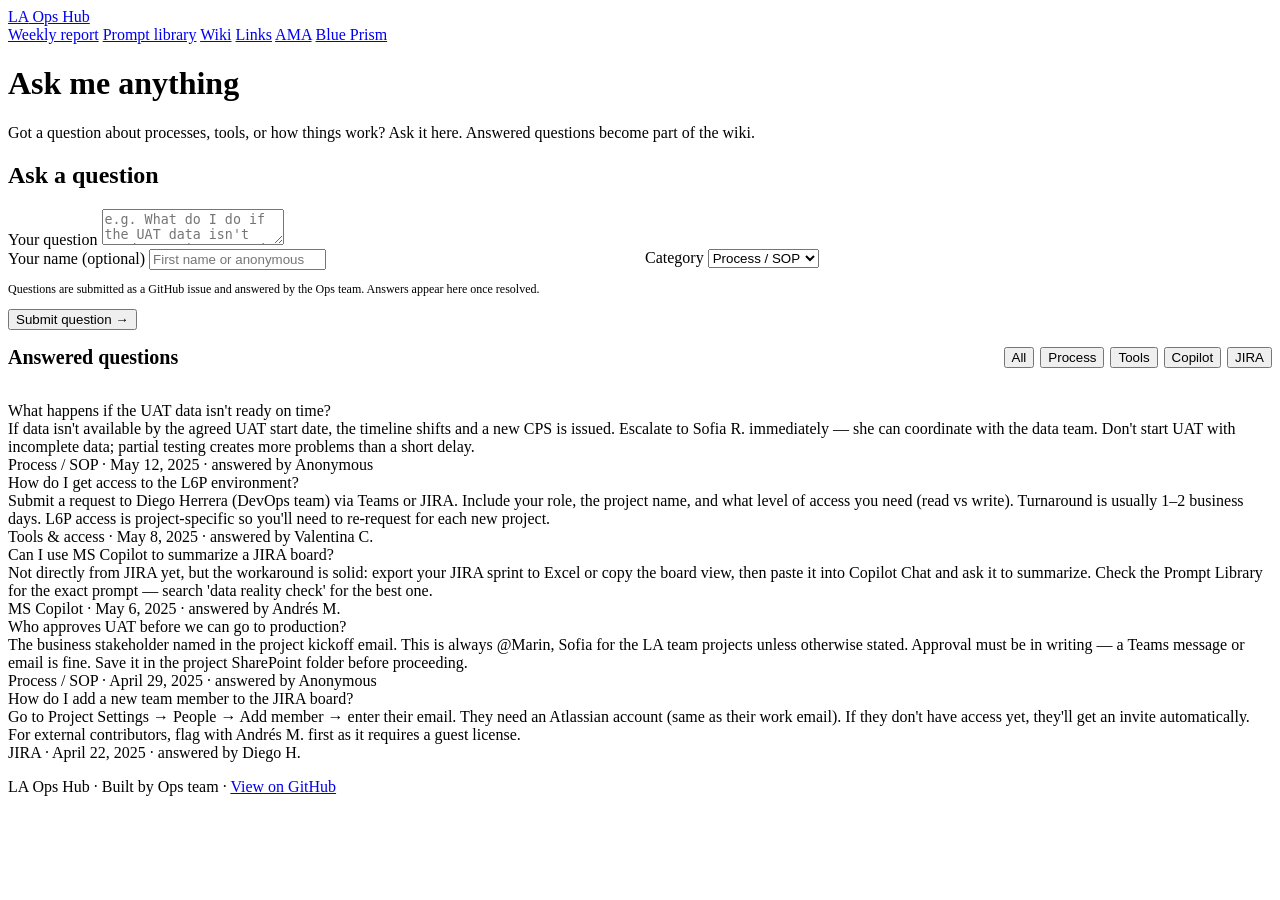
==== ama.html @ 5758122d "Add files via upload" ====
<!DOCTYPE html>
<html lang="en">
<head>
<meta charset="UTF-8"/>
<meta name="viewport" content="width=device-width,initial-scale=1"/>
<title>AMA · LA Ops Hub</title>
<link rel="preconnect" href="https://fonts.googleapis.com"/>
<link href="https://fonts.googleapis.com/css2?family=Syne:wght@700;800&family=DM+Sans:wght@300;400;500&display=swap" rel="stylesheet"/>
<link rel="stylesheet" href="assets/css/main.css"/>
</head>
<body>
<nav class="topnav">
  <div class="nav-inner">
    <a class="nav-logo" href="index.html"><span class="logo-pill">LA</span> Ops Hub</a>
    <div class="nav-links">
      <a href="report.html">Weekly report</a>
      <a href="prompts.html">Prompt library</a>
      <a href="wiki.html">Wiki</a>
      <a href="links.html">Links</a>
      <a href="ama.html" class="active">AMA</a>
      <a href="blueprism.html">Blue Prism</a>
    </div>
  </div>
</nav>

<div class="page-header">
  <h1>Ask me anything</h1>
  <p>Got a question about processes, tools, or how things work? Ask it here. Answered questions become part of the wiki.</p>
</div>

<div class="page-content">

  <div class="ama-form">
    <h2>Ask a question</h2>
    <div class="form-row">
      <label>Your question</label>
      <textarea id="q-text" placeholder="e.g. What do I do if the UAT data isn't ready on time? How do I request L6P access?"></textarea>
    </div>
    <div style="display:grid;grid-template-columns:1fr 1fr;gap:10px">
      <div class="form-row">
        <label>Your name (optional)</label>
        <input id="q-name" type="text" placeholder="First name or anonymous"/>
      </div>
      <div class="form-row">
        <label>Category</label>
        <select id="q-cat">
          <option>Process / SOP</option>
          <option>Tools & access</option>
          <option>JIRA</option>
          <option>SharePoint</option>
          <option>MS Copilot</option>
          <option>Other</option>
        </select>
      </div>
    </div>
    <p style="font-size:12px;color:var(--ink3);margin-bottom:12px">Questions are submitted as a GitHub issue and answered by the Ops team. Answers appear here once resolved.</p>
    <button class="btn-primary" onclick="submitQuestion()">Submit question →</button>
    <span id="submit-confirm" style="display:none;font-size:13px;color:var(--green);margin-left:12px">✓ Question submitted!</span>
  </div>

  <div style="display:flex;align-items:center;justify-content:space-between;margin-bottom:1rem;flex-wrap:wrap;gap:10px">
    <h2 style="font-family:var(--serif);font-size:20px;font-weight:700">Answered questions</h2>
    <div style="display:flex;gap:6px;flex-wrap:wrap" id="ama-chips">
      <button class="chip active" data-cat="all">All</button>
      <button class="chip" data-cat="Process / SOP">Process</button>
      <button class="chip" data-cat="Tools & access">Tools</button>
      <button class="chip" data-cat="MS Copilot">Copilot</button>
      <button class="chip" data-cat="JIRA">JIRA</button>
    </div>
  </div>

  <div class="qa-list" id="qa-list"></div>
</div>

<footer class="footer">
  <p>LA Ops Hub · Built by Ops team · <a href="https://github.com" target="_blank">View on GitHub</a></p>
</footer>

<script>
const qas = [
  {
    q: "What happens if the UAT data isn't ready on time?",
    a: "If data isn't available by the agreed UAT start date, the timeline shifts and a new CPS is issued. Escalate to Sofia R. immediately — she can coordinate with the data team. Don't start UAT with incomplete data; partial testing creates more problems than a short delay.",
    cat: "Process / SOP",
    date: "May 12, 2025",
    author: "Anonymous"
  },
  {
    q: "How do I get access to the L6P environment?",
    a: "Submit a request to Diego Herrera (DevOps team) via Teams or JIRA. Include your role, the project name, and what level of access you need (read vs write). Turnaround is usually 1–2 business days. L6P access is project-specific so you'll need to re-request for each new project.",
    cat: "Tools & access",
    date: "May 8, 2025",
    author: "Valentina C."
  },
  {
    q: "Can I use MS Copilot to summarize a JIRA board?",
    a: "Not directly from JIRA yet, but the workaround is solid: export your JIRA sprint to Excel or copy the board view, then paste it into Copilot Chat and ask it to summarize. Check the Prompt Library for the exact prompt — search 'data reality check' for the best one.",
    cat: "MS Copilot",
    date: "May 6, 2025",
    author: "Andrés M."
  },
  {
    q: "Who approves UAT before we can go to production?",
    a: "The business stakeholder named in the project kickoff email. This is always @Marin, Sofia for the LA team projects unless otherwise stated. Approval must be in writing — a Teams message or email is fine. Save it in the project SharePoint folder before proceeding.",
    cat: "Process / SOP",
    date: "April 29, 2025",
    author: "Anonymous"
  },
  {
    q: "How do I add a new team member to the JIRA board?",
    a: "Go to Project Settings → People → Add member → enter their email. They need an Atlassian account (same as their work email). If they don't have access yet, they'll get an invite automatically. For external contributors, flag with Andrés M. first as it requires a guest license.",
    cat: "JIRA",
    date: "April 22, 2025",
    author: "Diego H."
  }
];

let activeFilter = 'all';

function renderQAs() {
  const filtered = activeFilter === 'all' ? qas : qas.filter(q => q.cat === activeFilter);
  document.getElementById('qa-list').innerHTML = filtered.length ? filtered.map(q => `
    <div class="qa-card">
      <div class="qa-q">${q.q}</div>
      <div class="qa-a">${q.a}</div>
      <div class="qa-meta">${q.cat} · ${q.date} · answered by ${q.author}</div>
    </div>`).join('') : '<p style="color:var(--ink3);font-size:14px">No questions in this category yet.</p>';
}

document.getElementById('ama-chips').addEventListener('click', e => {
  const chip = e.target.closest('.chip');
  if (!chip) return;
  document.querySelectorAll('#ama-chips .chip').forEach(c => c.classList.remove('active'));
  chip.classList.add('active');
  activeFilter = chip.dataset.cat;
  renderQAs();
});

function submitQuestion() {
  const q = document.getElementById('q-text').value.trim();
  if (!q) return;
  const name = document.getElementById('q-name').value.trim() || 'Anonymous';
  const cat = document.getElementById('q-cat').value;
  const issueTitle = encodeURIComponent(`[AMA] ${q.substring(0, 60)}`);
  const issueBody = encodeURIComponent(`**Question:** ${q}\n\n**Category:** ${cat}\n**From:** ${name}\n\n---\n*Submitted via LA Ops Hub AMA*`);
  window.open(`https://github.com/YOUR_USERNAME/la-ops-hub/issues/new?title=${issueTitle}&body=${issueBody}&labels=ama`, '_blank');
  document.getElementById('q-text').value = '';
  document.getElementById('submit-confirm').style.display = 'inline';
  setTimeout(() => { document.getElementById('submit-confirm').style.display = 'none'; }, 4000);
}

renderQAs();
</script>
</body>
</html>
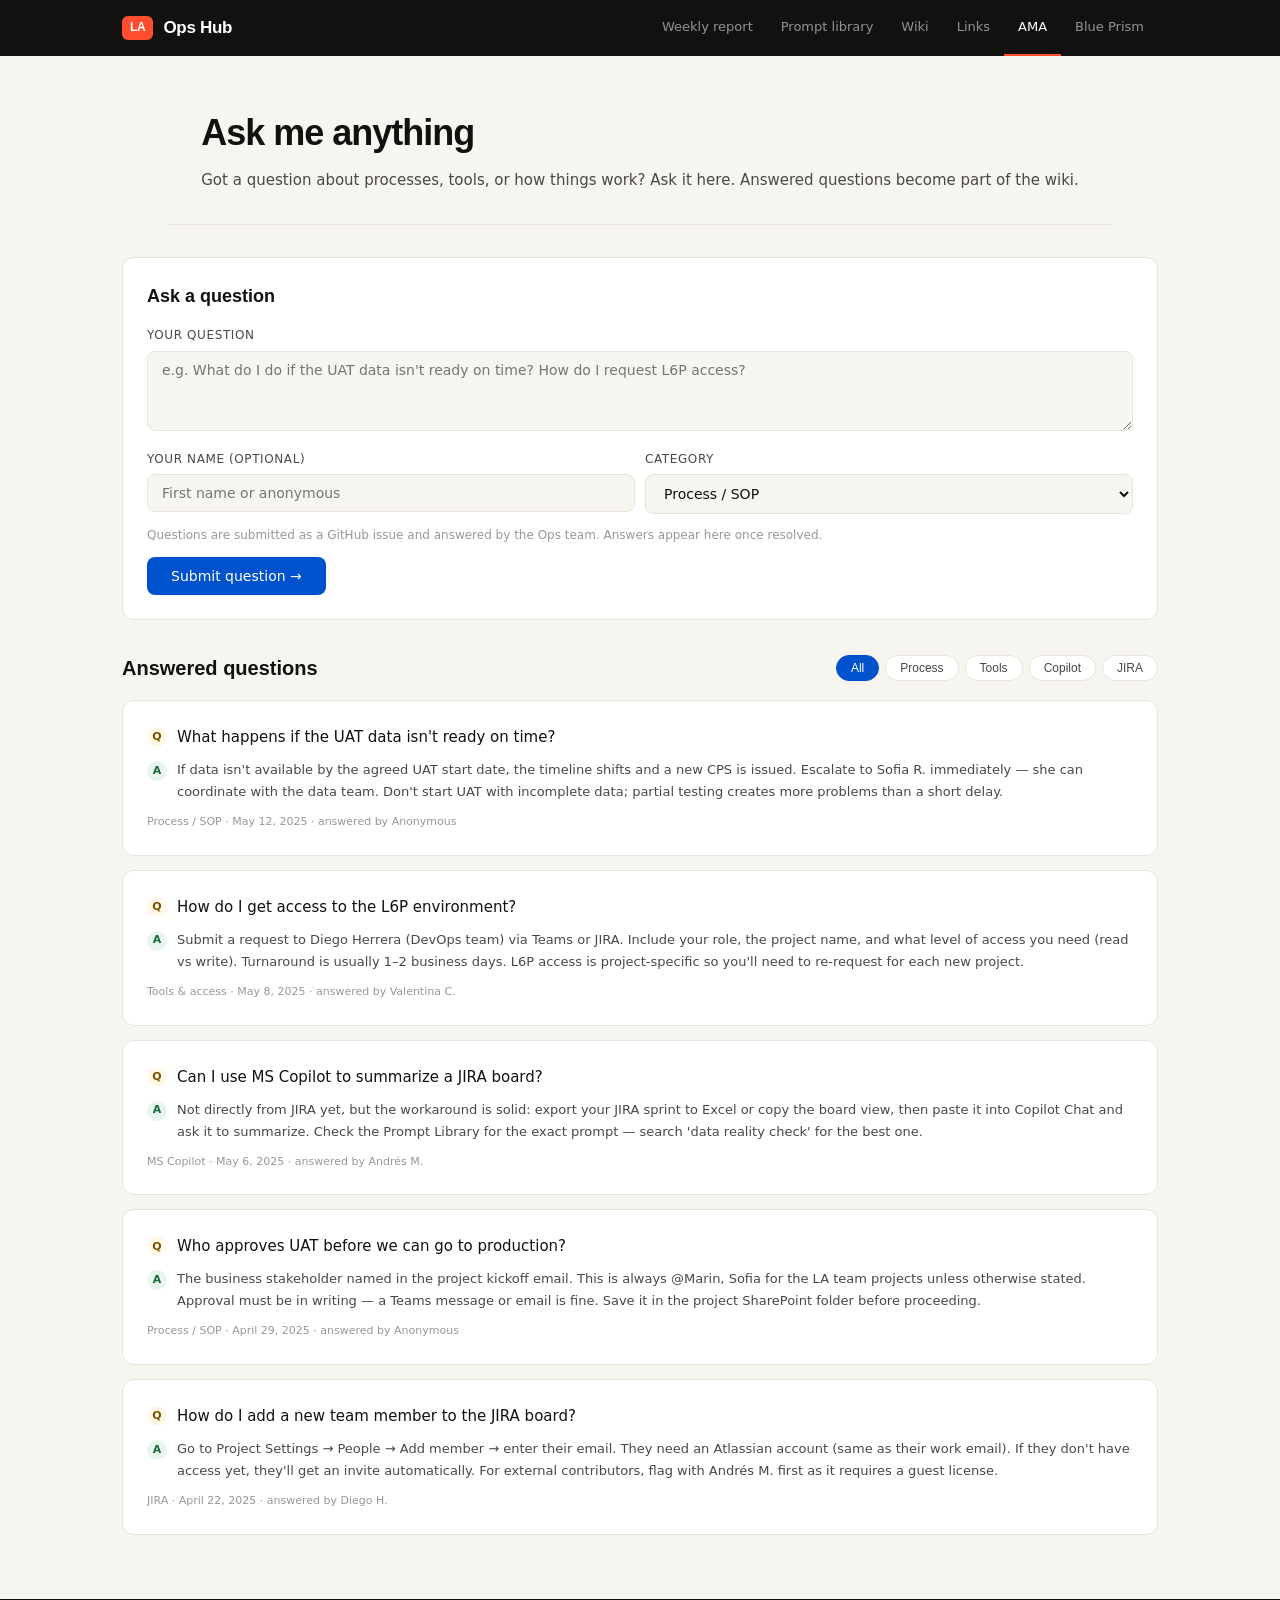
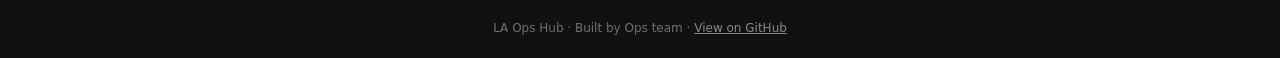
==== commit cf1269e9: "Add files via upload" ====
--- a/ama.html
+++ b/ama.html
@@ -6,7 +6,194 @@
 <title>AMA · LA Ops Hub</title>
 <link rel="preconnect" href="https://fonts.googleapis.com"/>
 <link href="https://fonts.googleapis.com/css2?family=Syne:wght@700;800&family=DM+Sans:wght@300;400;500&display=swap" rel="stylesheet"/>
-<link rel="stylesheet" href="assets/css/main.css"/>
+<style>*, *::before, *::after { box-sizing: border-box; margin: 0; padding: 0; }
+
+:root {
+  --ink: #111110;
+  --ink2: #4A4844;
+  --ink3: #9A9793;
+  --bg: #F7F5F0;
+  --card: #FFFFFF;
+  --line: #E8E4DC;
+  --accent: #0052CC;
+  --accent-bg: #EEF4FF;
+  --accent-dark: #003D99;
+  --green: #1B6B3A;
+  --green-bg: #E8F5EE;
+  --amber: #7A5000;
+  --amber-bg: #FFF8E6;
+  --serif: 'Syne', sans-serif;
+  --sans: 'DM Sans', system-ui, sans-serif;
+  --r: 12px;
+  --shadow: 0 1px 4px rgba(0,0,0,0.06), 0 4px 16px rgba(0,0,0,0.04);
+}
+
+body { font-family: var(--sans); background: var(--bg); color: var(--ink); font-size: 15px; line-height: 1.6; min-height: 100vh; display: flex; flex-direction: column; }
+
+/* NAV */
+.topnav { background: var(--ink); position: sticky; top: 0; z-index: 100; }
+.nav-inner { max-width: 1100px; margin: 0 auto; padding: 0 2rem; height: 56px; display: flex; align-items: center; gap: 2rem; }
+.nav-logo { display: flex; align-items: center; gap: 10px; color: white; text-decoration: none; font-family: var(--serif); font-size: 17px; font-weight: 700; letter-spacing: -0.3px; }
+.logo-pill { background: #FF4D2E; color: white; font-size: 12px; font-weight: 800; padding: 2px 8px; border-radius: 6px; }
+.nav-links { display: flex; gap: 0; margin-left: auto; }
+.nav-links a { color: rgba(255,255,255,0.55); text-decoration: none; font-size: 13px; padding: 0 14px; height: 56px; display: flex; align-items: center; transition: color 0.15s; border-bottom: 2px solid transparent; }
+.nav-links a:hover { color: white; }
+.nav-links a.active { color: white; border-bottom-color: #FF4D2E; }
+
+/* HERO */
+.hero { padding: 5rem 2rem 4rem; text-align: center; }
+.hero-inner { max-width: 600px; margin: 0 auto; }
+.eyebrow { font-size: 12px; font-weight: 500; color: var(--ink3); text-transform: uppercase; letter-spacing: 0.08em; margin-bottom: 1rem; }
+.hero h1 { font-family: var(--serif); font-size: 56px; font-weight: 800; color: var(--ink); letter-spacing: -2px; line-height: 1; margin-bottom: 1rem; }
+.hero-sub { font-size: 17px; color: var(--ink2); line-height: 1.65; margin-bottom: 2rem; }
+.hero-actions { display: flex; gap: 12px; justify-content: center; flex-wrap: wrap; }
+
+/* BUTTONS */
+.btn-primary { background: var(--accent); color: white; text-decoration: none; padding: 11px 24px; border-radius: 8px; font-family: var(--sans); font-size: 14px; font-weight: 500; transition: opacity 0.15s; display: inline-flex; align-items: center; gap: 6px; border: none; cursor: pointer; }
+.btn-primary:hover { opacity: 0.88; }
+.btn-ghost { background: transparent; color: var(--ink2); text-decoration: none; padding: 11px 24px; border-radius: 8px; font-size: 14px; font-weight: 500; border: 1px solid var(--line); transition: border-color 0.15s; display: inline-flex; align-items: center; gap: 6px; cursor: pointer; font-family: var(--sans); }
+.btn-ghost:hover { border-color: var(--ink3); }
+.btn-green { background: var(--green); color: white; }
+
+/* CARDS */
+.cards-section { padding: 0 2rem 4rem; max-width: 1100px; margin: 0 auto; width: 100%; }
+.cards { display: grid; grid-template-columns: repeat(auto-fill, minmax(280px, 1fr)); gap: 16px; }
+.hub-card { background: var(--card); border: 1px solid var(--line); border-radius: var(--r); padding: 1.5rem; text-decoration: none; color: inherit; display: flex; flex-direction: column; gap: 8px; transition: box-shadow 0.15s, border-color 0.15s, transform 0.15s; }
+.hub-card:hover { box-shadow: var(--shadow); border-color: #C5BFB5; transform: translateY(-2px); }
+.card-icon { font-size: 24px; }
+.card-title { font-family: var(--serif); font-size: 17px; font-weight: 700; color: var(--ink); }
+.card-desc { font-size: 13px; color: var(--ink2); line-height: 1.55; flex: 1; }
+.card-tag { font-size: 11px; font-weight: 500; color: var(--accent); background: var(--accent-bg); padding: 2px 8px; border-radius: 20px; align-self: flex-start; }
+
+/* PAGE HEADER */
+.page-header { padding: 3rem 2rem 2rem; max-width: 1100px; margin: 0 auto; border-bottom: 1px solid var(--line); margin-bottom: 2rem; }
+.page-header h1 { font-family: var(--serif); font-size: 36px; font-weight: 800; letter-spacing: -1px; margin-bottom: 6px; }
+.page-header p { color: var(--ink2); font-size: 15px; }
+.page-content { max-width: 1100px; margin: 0 auto; padding: 0 2rem 4rem; }
+
+/* REPORT */
+.report-meta { display: flex; gap: 1.5rem; flex-wrap: wrap; margin-bottom: 2rem; }
+.meta-badge { font-size: 12px; font-weight: 500; padding: 4px 12px; border-radius: 20px; background: var(--green-bg); color: var(--green); }
+.meta-badge.amber { background: var(--amber-bg); color: var(--amber); }
+.report-grid { display: grid; grid-template-columns: repeat(auto-fill, minmax(220px, 1fr)); gap: 14px; margin-bottom: 2.5rem; }
+.stat-card { background: var(--card); border: 1px solid var(--line); border-radius: var(--r); padding: 1.25rem; }
+.stat-label { font-size: 12px; color: var(--ink3); font-weight: 500; text-transform: uppercase; letter-spacing: 0.05em; margin-bottom: 6px; }
+.stat-num { font-family: var(--serif); font-size: 40px; font-weight: 800; letter-spacing: -2px; color: var(--ink); line-height: 1; }
+.stat-note { font-size: 12px; color: var(--ink3); margin-top: 4px; }
+.report-section { background: var(--card); border: 1px solid var(--line); border-radius: var(--r); padding: 1.5rem; margin-bottom: 1.25rem; }
+.report-section h2 { font-family: var(--serif); font-size: 18px; font-weight: 700; margin-bottom: 1rem; }
+.report-table { width: 100%; border-collapse: collapse; font-size: 13px; }
+.report-table th { text-align: left; font-size: 11px; font-weight: 600; color: var(--ink3); text-transform: uppercase; letter-spacing: 0.05em; padding: 0 12px 8px 0; border-bottom: 1px solid var(--line); }
+.report-table td { padding: 10px 12px 10px 0; border-bottom: 1px solid var(--line); color: var(--ink2); vertical-align: top; }
+.report-table tr:last-child td { border-bottom: none; }
+.status-pill { font-size: 11px; font-weight: 600; padding: 2px 10px; border-radius: 20px; display: inline-block; }
+.status-pill.done { background: var(--green-bg); color: var(--green); }
+.status-pill.progress { background: var(--accent-bg); color: var(--accent); }
+.status-pill.blocked { background: #FDE8E4; color: #7A1E10; }
+.status-pill.todo { background: var(--amber-bg); color: var(--amber); }
+.blockers-list { list-style: none; display: flex; flex-direction: column; gap: 10px; }
+.blocker-item { display: flex; gap: 10px; align-items: flex-start; }
+.blocker-dot { width: 8px; height: 8px; border-radius: 50%; background: #E24B4A; flex-shrink: 0; margin-top: 5px; }
+.blocker-text { font-size: 13px; color: var(--ink2); }
+.action-list { list-style: none; display: flex; flex-direction: column; gap: 8px; }
+.action-item { font-size: 13px; color: var(--ink2); display: flex; gap: 8px; align-items: flex-start; }
+.action-item::before { content: '→'; color: var(--accent); flex-shrink: 0; font-weight: 500; }
+
+/* WIKI */
+.wiki-grid { display: grid; grid-template-columns: 220px 1fr; gap: 2rem; }
+.wiki-nav { background: var(--card); border: 1px solid var(--line); border-radius: var(--r); padding: 1rem; height: fit-content; position: sticky; top: 72px; }
+.wiki-nav-title { font-size: 11px; font-weight: 600; color: var(--ink3); text-transform: uppercase; letter-spacing: 0.06em; margin-bottom: 10px; padding: 0 8px; }
+.wiki-nav a { display: block; padding: 7px 8px; font-size: 13px; color: var(--ink2); text-decoration: none; border-radius: 6px; transition: background 0.12s; }
+.wiki-nav a:hover, .wiki-nav a.active { background: var(--bg); color: var(--ink); }
+.wiki-section { background: var(--card); border: 1px solid var(--line); border-radius: var(--r); padding: 1.75rem; margin-bottom: 1.25rem; }
+.wiki-section h2 { font-family: var(--serif); font-size: 20px; font-weight: 700; margin-bottom: 1rem; padding-bottom: 10px; border-bottom: 1px solid var(--line); }
+.wiki-section h3 { font-size: 14px; font-weight: 500; color: var(--ink); margin: 1.25rem 0 6px; }
+.wiki-section p { font-size: 13px; color: var(--ink2); line-height: 1.7; margin-bottom: 10px; }
+.wiki-section ul { list-style: none; display: flex; flex-direction: column; gap: 6px; margin-bottom: 10px; }
+.wiki-section ul li { font-size: 13px; color: var(--ink2); display: flex; gap: 8px; }
+.wiki-section ul li::before { content: '•'; color: var(--ink3); flex-shrink: 0; }
+.sop-steps { counter-reset: steps; list-style: none; display: flex; flex-direction: column; gap: 10px; }
+.sop-step { counter-increment: steps; display: flex; gap: 12px; align-items: flex-start; font-size: 13px; color: var(--ink2); }
+.sop-step::before { content: counter(steps); background: var(--accent); color: white; font-size: 11px; font-weight: 700; width: 20px; height: 20px; border-radius: 50%; display: flex; align-items: center; justify-content: center; flex-shrink: 0; margin-top: 1px; }
+
+/* LINKS */
+.links-grid { display: grid; grid-template-columns: repeat(auto-fill, minmax(260px, 1fr)); gap: 14px; margin-bottom: 2rem; }
+.link-group-title { font-family: var(--serif); font-size: 15px; font-weight: 700; margin-bottom: 1rem; color: var(--ink3); text-transform: uppercase; letter-spacing: 0.04em; font-size: 12px; grid-column: 1 / -1; margin-top: 1rem; }
+.link-card { background: var(--card); border: 1px solid var(--line); border-radius: var(--r); padding: 1.25rem; text-decoration: none; color: inherit; display: flex; flex-direction: column; gap: 6px; transition: box-shadow 0.15s, transform 0.12s; }
+.link-card:hover { box-shadow: var(--shadow); transform: translateY(-2px); }
+.link-card-icon { font-size: 22px; }
+.link-card-title { font-size: 14px; font-weight: 500; color: var(--ink); }
+.link-card-desc { font-size: 12px; color: var(--ink3); }
+.link-card-url { font-size: 11px; color: var(--accent); margin-top: 4px; }
+
+/* AMA */
+.ama-form { background: var(--card); border: 1px solid var(--line); border-radius: var(--r); padding: 1.5rem; margin-bottom: 2rem; }
+.ama-form h2 { font-family: var(--serif); font-size: 18px; font-weight: 700; margin-bottom: 1rem; }
+.form-row { margin-bottom: 12px; }
+.form-row label { display: block; font-size: 12px; font-weight: 500; color: var(--ink2); margin-bottom: 5px; text-transform: uppercase; letter-spacing: 0.05em; }
+.form-row input, .form-row textarea, .form-row select { width: 100%; padding: 10px 14px; border: 1px solid var(--line); border-radius: 8px; font-family: var(--sans); font-size: 14px; color: var(--ink); background: var(--bg); outline: none; transition: border-color 0.15s; }
+.form-row input:focus, .form-row textarea:focus { border-color: var(--accent); }
+.form-row textarea { min-height: 80px; resize: vertical; }
+.qa-list { display: flex; flex-direction: column; gap: 14px; }
+.qa-card { background: var(--card); border: 1px solid var(--line); border-radius: var(--r); padding: 1.5rem; }
+.qa-q { font-size: 15px; font-weight: 500; color: var(--ink); margin-bottom: 10px; display: flex; gap: 10px; }
+.qa-q::before { content: 'Q'; background: var(--amber-bg); color: var(--amber); font-size: 11px; font-weight: 700; width: 20px; height: 20px; border-radius: 50%; display: flex; align-items: center; justify-content: center; flex-shrink: 0; margin-top: 2px; }
+.qa-a { font-size: 13px; color: var(--ink2); line-height: 1.7; display: flex; gap: 10px; }
+.qa-a::before { content: 'A'; background: var(--green-bg); color: var(--green); font-size: 11px; font-weight: 700; width: 20px; height: 20px; border-radius: 50%; display: flex; align-items: center; justify-content: center; flex-shrink: 0; margin-top: 2px; }
+.qa-meta { font-size: 11px; color: var(--ink3); margin-top: 10px; }
+
+/* POWERED BY + FOOTER */
+.powered-by { text-align: center; padding: 2rem; color: var(--ink3); font-size: 13px; border-top: 1px solid var(--line); max-width: 1100px; margin: 0 auto; width: 100%; }
+.powered-by strong { color: var(--ink2); }
+.footer { background: var(--ink); color: rgba(255,255,255,0.4); text-align: center; padding: 1.25rem; font-size: 12px; margin-top: auto; }
+.footer a { color: rgba(255,255,255,0.5); }
+
+/* PROMPTS (reuse from library) */
+.prompt-filters { display: flex; gap: 8px; flex-wrap: wrap; margin-bottom: 1.5rem; align-items: center; }
+.search-wrap { position: relative; flex: 1; min-width: 200px; max-width: 300px; }
+.search-wrap svg { position: absolute; left: 10px; top: 50%; transform: translateY(-50%); width: 15px; height: 15px; stroke: var(--ink3); fill: none; stroke-width: 2; pointer-events: none; }
+.search-wrap input { width: 100%; padding: 8px 12px 8px 32px; border: 1px solid var(--line); border-radius: 20px; font-family: var(--sans); font-size: 13px; color: var(--ink); background: var(--card); outline: none; }
+.search-wrap input:focus { border-color: var(--accent); }
+.chip { font-size: 12px; font-weight: 500; padding: 5px 14px; border-radius: 20px; border: 1px solid var(--line); background: var(--card); color: var(--ink2); cursor: pointer; transition: all 0.12s; }
+.chip:hover { border-color: var(--accent); color: var(--accent); }
+.chip.active { background: var(--accent); color: white; border-color: var(--accent); }
+.prompt-grid { display: grid; grid-template-columns: repeat(auto-fill, minmax(300px, 1fr)); gap: 14px; }
+.prompt-card { background: var(--card); border: 1px solid var(--line); border-radius: var(--r); padding: 1.25rem; display: flex; flex-direction: column; gap: 10px; }
+.prompt-app { font-size: 11px; font-weight: 600; padding: 3px 10px; border-radius: 20px; letter-spacing: 0.03em; text-transform: uppercase; display: inline-block; }
+.app-outlook { background: var(--accent-bg); color: var(--accent); }
+.app-teams { background: #F0EEFF; color: #2D1B8A; }
+.app-excel { background: var(--green-bg); color: var(--green); }
+.app-word { background: var(--accent-bg); color: #003580; }
+.app-powerpoint { background: #FDE8E4; color: #7A1E10; }
+.app-copilot { background: #E0F4F1; color: #0D4A42; }
+.prompt-title { font-size: 14px; font-weight: 500; color: var(--ink); }
+.prompt-box { background: var(--bg); border: 1px solid var(--line); border-radius: 6px; padding: 10px 12px; font-size: 12px; color: var(--ink2); line-height: 1.65; font-family: 'Courier New', monospace; }
+.prompt-box .hl { color: var(--accent); font-weight: 600; }
+.prompt-footer { display: flex; align-items: center; gap: 6px; flex-wrap: wrap; }
+.ptag { font-size: 11px; padding: 2px 8px; border-radius: 20px; background: var(--bg); color: var(--ink3); border: 1px solid var(--line); }
+.copy-btn { margin-top: 4px; width: 100%; padding: 7px; border: 1px solid var(--line); background: none; font-family: var(--sans); font-size: 12px; font-weight: 500; color: var(--ink2); border-radius: 6px; cursor: pointer; transition: all 0.12s; display: flex; align-items: center; justify-content: center; gap: 5px; }
+.copy-btn:hover { background: var(--accent); color: white; border-color: var(--accent); }
+.copy-btn.copied { background: var(--green-bg); color: var(--green); border-color: #A5D6A7; }
+
+/* EMAIL GENERATOR */
+.email-cards { display: grid; grid-template-columns: repeat(auto-fill, minmax(280px, 1fr)); gap: 16px; margin-bottom: 2rem; }
+.email-card { background: var(--card); border: 1px solid var(--line); border-radius: var(--r); padding: 1.5rem; }
+.email-card h2 { font-family: var(--serif); font-size: 17px; font-weight: 700; margin-bottom: 6px; }
+.email-card p { font-size: 13px; color: var(--ink2); margin-bottom: 1.25rem; }
+.eform { display: grid; gap: 10px; }
+.eform-2col { display: grid; grid-template-columns: 1fr 1fr; gap: 10px; }
+.eform label { font-size: 11px; font-weight: 600; color: var(--ink2); display: block; margin-bottom: 4px; text-transform: uppercase; letter-spacing: 0.05em; }
+.eform input, .eform select { width: 100%; padding: 8px 12px; border: 1px solid var(--line); border-radius: 8px; font-family: var(--sans); font-size: 13px; color: var(--ink); background: var(--bg); outline: none; }
+.eform input:focus { border-color: var(--accent); }
+.eform-section { border-top: 1px solid var(--line); padding-top: 10px; font-size: 11px; font-weight: 600; color: var(--ink3); text-transform: uppercase; letter-spacing: 0.06em; }
+
+@media (max-width: 700px) {
+  .hero h1 { font-size: 36px; }
+  .nav-links { display: none; }
+  .wiki-grid { grid-template-columns: 1fr; }
+  .eform-2col { grid-template-columns: 1fr; }
+}
+</style>
 </head>
 <body>
 <nav class="topnav">
